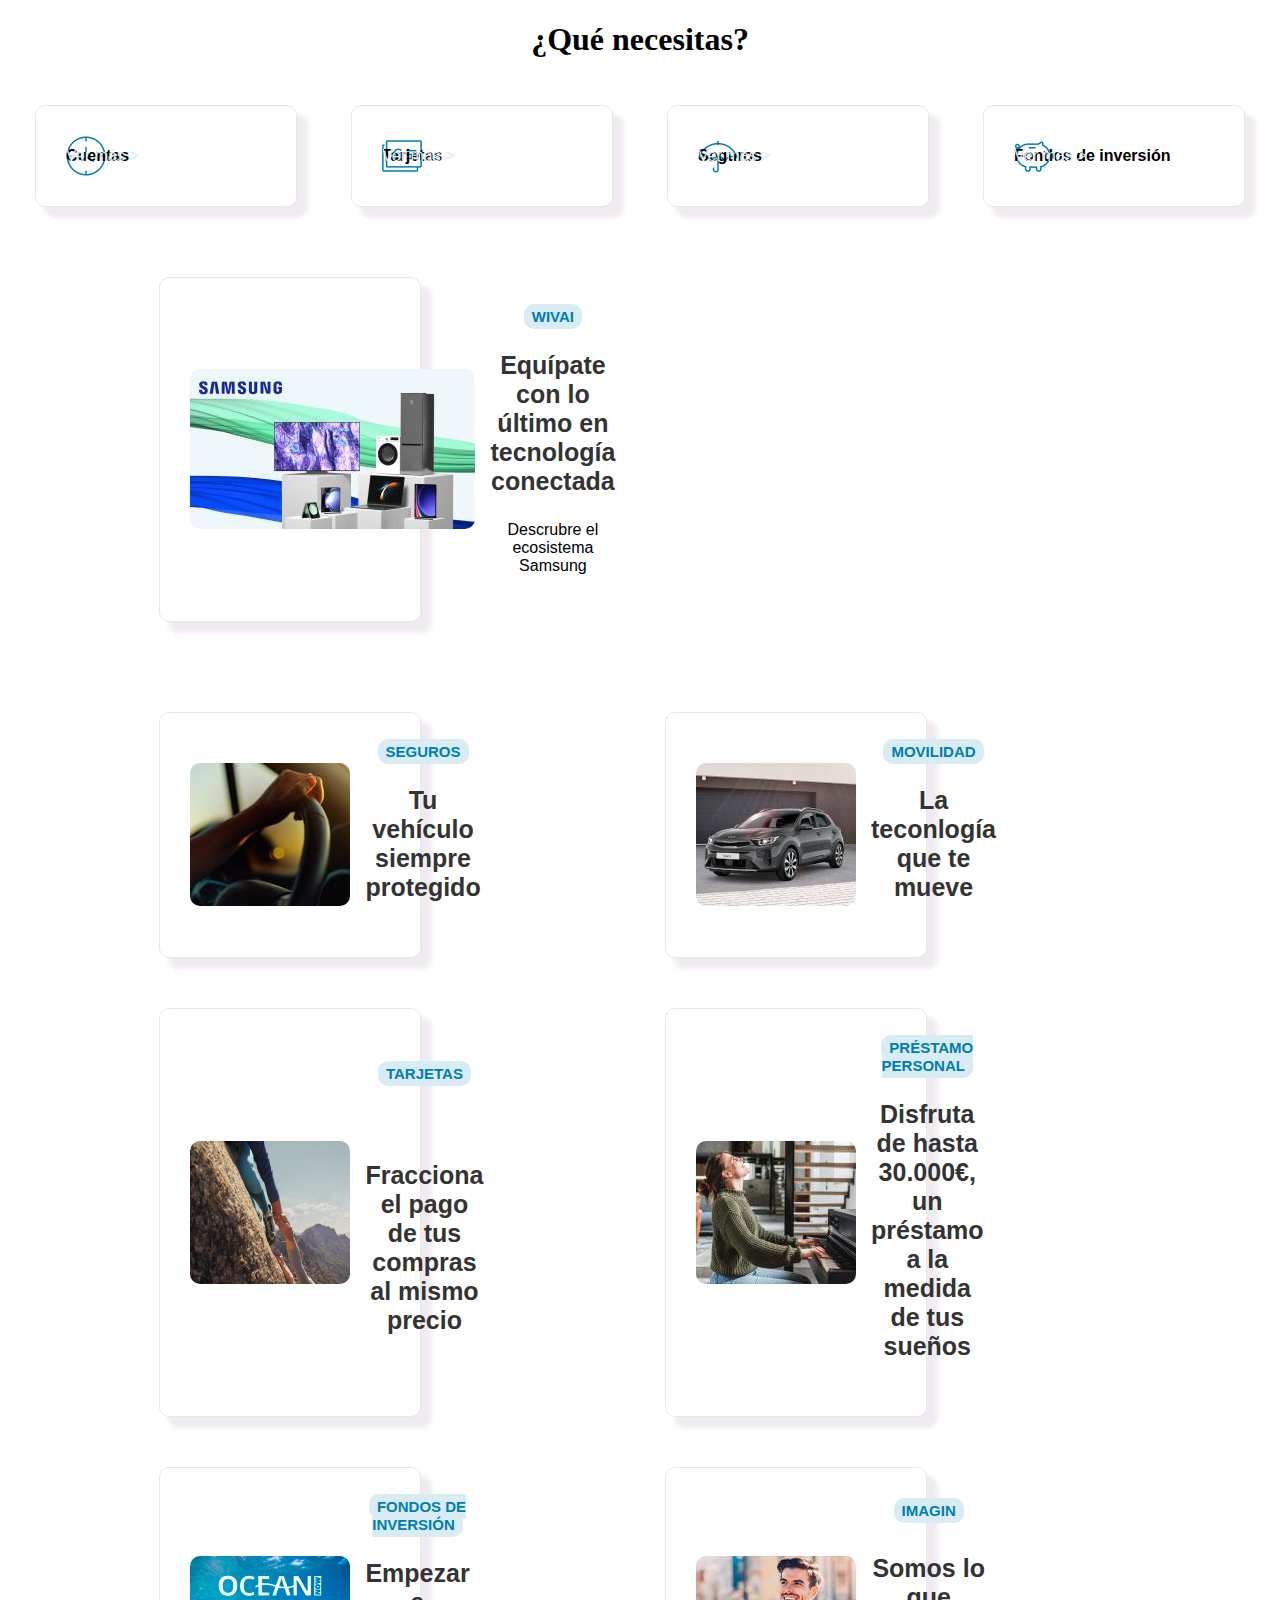
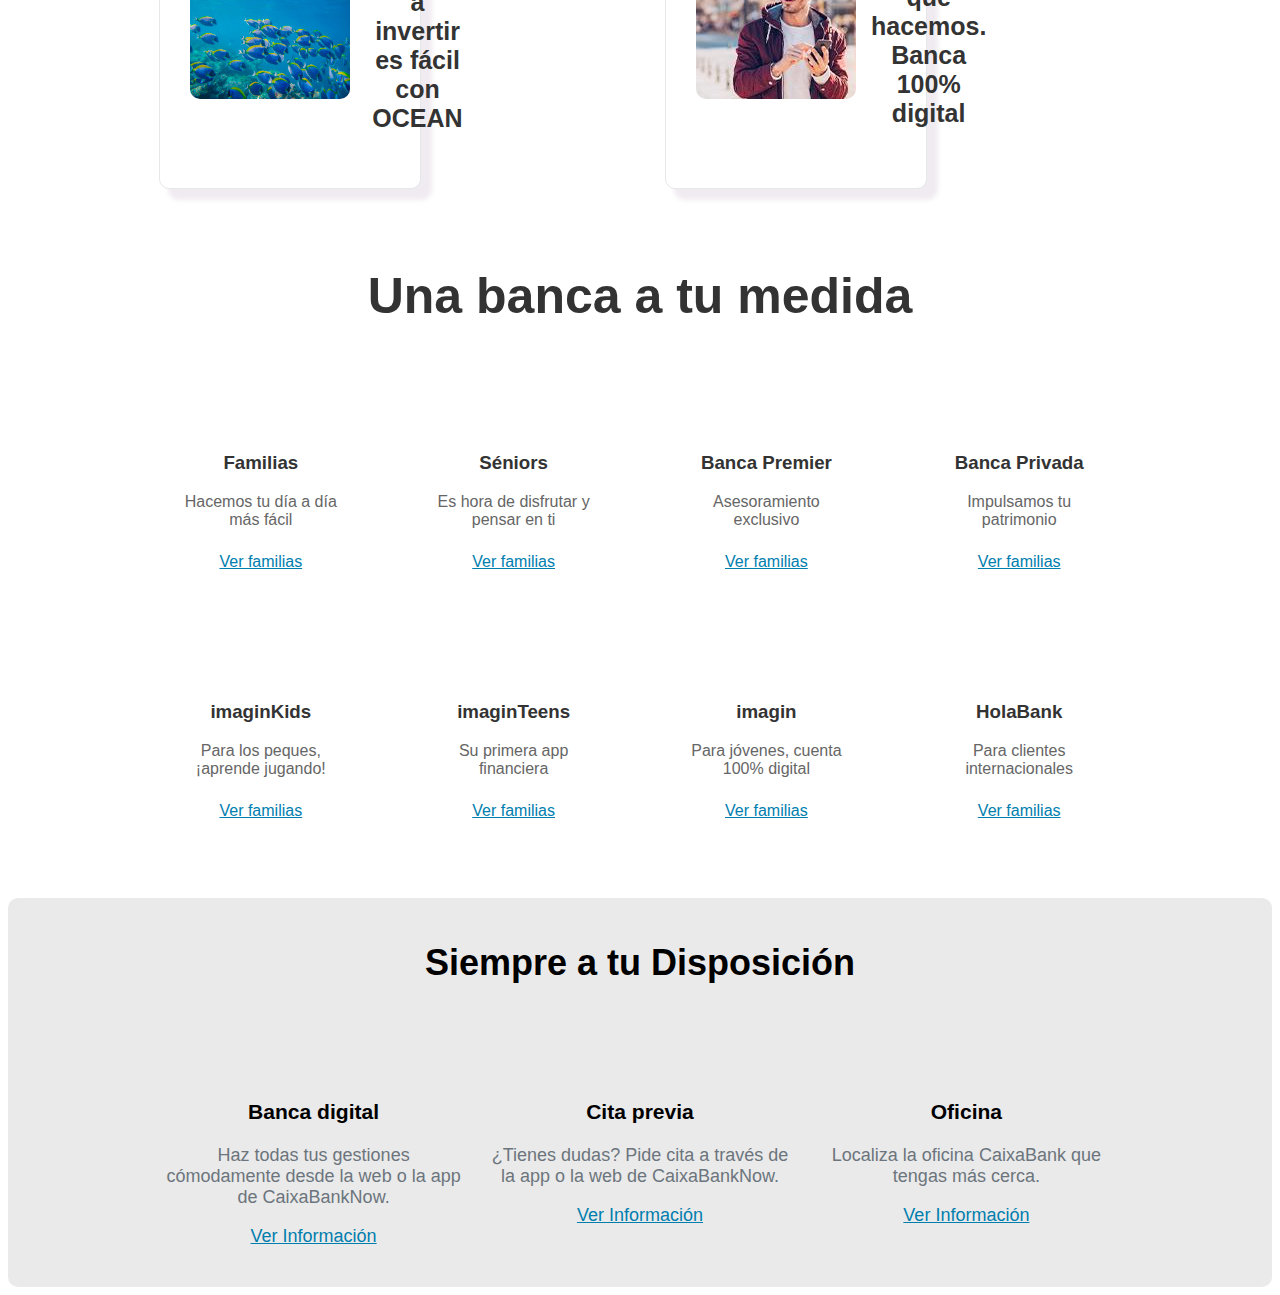
==== html/index.html @ 4ebc4200 "develop a medias" ====
<!DOCTYPE html>
<html lang="en">
<head>
    <meta charset="UTF-8">
    <meta name="viewport" content="width=device-width, initial-scale=1.0">
    <link rel="stylesheet" href="../css/layout1.css">
    <link rel="stylesheet" href="../css/cards.css">
    <link rel="stylesheet" href="../css/images.css">
    <link rel="stylesheet" href="../css/styleCaixaBank.css">
    <title>Layout1</title>
</head>
<body>
    <div class="l-title">
        <h1>¿Qué necesitas?</h1>
    </div>
    <section class="l-section">
        <div class="c-card">
            <img class="c-card__image" src="../img/reloj.png">
            <div class="c-card__title">Cuentas</div>
            <div class="c-card__ref">Ver más ></div>
        </div>
        <div class="c-card">
            <img class="c-card__image" src="../img/billete.png">
            <div class="c-card__title">Tarjetas</div>
            <div class="c-card__ref">Ver más ></div>
        </div>
        <div class="c-card">
            <img class="c-card__image" src="../img/paraguas.png">
            <div class="c-card__title">Seguros</div>
            <div class="c-card__ref">Ver más ></div>
        </div>
        <div class="c-card">
            <img class="c-card__image" src="../img/hucha.png">
            <div class="c-card__title">Fondos de inversión</div>
            <div class="c-card__ref">Ver más ></div>
        </div>
    </section>

    <section>
        <div class="l-columns l-columns--1">
            <div class="c-card">
                <img src="/img/wivai.jpg" class="c-card__img c-card__img--lower">
                <div class="c-card__upper">
                    <span class="c-badge">WIVAI</span>
                </div>
                <div class="c-card__lower">
                    <p class="c-title">Equípate con lo último en tecnología conectada</p>
                    <p>Descrubre el ecosistema Samsung</p>
                </div>
            </div>
        </div>
        <div class="l-columns l-columns--2">
            <div class="c-card">
                <img src="/img/seguros.jpg" class="c-card__img">
                <div class="c-card__upper">
                    <span class="c-badge">SEGUROS</span>
                </div>
                <div class="c-card__lower">
                    <p class="c-title">Tu vehículo siempre protegido</p>
                </div>
            </div>
            <div class="c-card">
                <img src="/img/movilidad.jpg" class="c-card__img">
                <div class="c-card__upper">
                    <span class="c-badge">MOVILIDAD</span>
                </div>
                <div class="c-card__lower">
                    <p class="c-title">La teconlogía que te mueve</p>
                </div> 
            </div>
            <div class="c-card">
                <img src="/img/tarjetas.png" class="c-card__img">
                <div class="c-card__upper">
                    <span class="c-badge">TARJETAS</span>
                </div>
                <div class="c-card__lower">
                    <p class="c-title">Fracciona el pago de tus compras al mismo precio</p>
                </div>
            </div>
            <div class="c-card">
                <img src="/img/prestamos-personal.jpg" class="c-card__img">
                <div class="c-card__upper">
                    <span class="c-badge">PRÉSTAMO PERSONAL</span>
                </div>
                <div class="c-card__lower">
                    <p class="c-title">Disfruta de hasta 30.000€, un préstamo a la medida de tus sueños</p>
                </div>
            </div>
            <div class="c-card">
                <img src="/img/fondos-inversion.jpg" class="c-card__img">
                <div class="c-card__upper">
                    <span class="c-badge">FONDOS DE INVERSIÓN</span>
                </div>
                <div class="c-card__lower">
                    <p class="c-title">Empezar a invertir es fácil con OCEAN</p>
                </div>
            </div>
            <div class="c-card">
                <img src="/img/imagin.jpg" class="c-card__img">
                <div class="c-card__upper">
                    <span class="c-badge">IMAGIN</span>
                </div>
                <div class="c-card__lower">
                    <p class="c-title">Somos lo que hacemos. Banca 100% digital</p>
                </div>
            </div>
        </div>
    </section>

    <section>
        <div class="c-title"><h1>Una banca a tu medida</h1></div>
        <div class="l-columns l-columns--4">
    
        <div class="c-card-circled">
            <img class="c-card-circled__imagen" src="https://www.caixabank.es/deployedfiles/particulares/Estaticos/Imagenes/Home/Amedida_Desktop_08.png"alt=""/>
            <h3 class="c-card-circled__title">Familias</h3>
            <p class="c-card-circled__desc">Hacemos tu día a día más fácil</p>
            <a class="c-card-circled__link" href="">Ver familias</a>
        </div>

        <div class="c-card-circled">
            <img class="c-card-circled__imagen" src="https://www.caixabank.es/deployedfiles/particulares/Estaticos/Imagenes/Home/Amedida_Desktop_05.png"alt=""/>
            <h3 class="c-card-circled__title">Séniors</h3>
            <p class="c-card-circled__desc">Es hora de disfrutar y pensar en ti</p>
            <a class="c-card-circled__link" href="">Ver familias</a>
        </div>

        <div class="c-card-circled">
            <img class="c-card-circled__imagen" src="https://www.caixabank.es/deployedfiles/particulares/Estaticos/Imagenes/Home/bancapremier3_160.png"alt=""/>
            <h3 class="c-card-circled__title">Banca Premier</h3>
            <p class="c-card-circled__desc">Asesoramiento exclusivo</p>
            <a class="c-card-circled__link" href="">Ver familias</a>
        </div>

        <div class="c-card-circled">
            <img class="c-card-circled__imagen" src="https://www.caixabank.es/deployedfiles/particulares/Estaticos/Imagenes/Home/bancaprivada2_160.png"alt=""/>
            <h3 class="c-card-circled__title">Banca Privada</h3>
            <p class="c-card-circled__desc">Impulsamos tu patrimonio</p>
            <a class="c-card-circled__link" href="">Ver familias</a>
        </div>

        <div class="c-card-circled">
            <img class="c-card-circled__imagen" src="https://www.caixabank.es/deployedfiles/particulares/Estaticos/Imagenes/Home/Amedida_Desktop_07.png"alt=""/>
            <h3 class="c-card-circled__title">imaginKids</h3>
            <p class="c-card-circled__desc">Para los peques, ¡aprende jugando!</p>
            <a class="c-card-circled__link" href="">Ver familias</a>
        </div>

        <div class="c-card-circled">
            <img class="c-card-circled__imagen" src="https://www.caixabank.es/deployedfiles/particulares/Estaticos/Imagenes/Home/bancapremier3_160.png"alt=""/>
            <h3 class="c-card-circled__title">imaginTeens</h3>
            <p class="c-card-circled__desc">Su primera app financiera</p>
            <a class="c-card-circled__link" href="">Ver familias</a>
        </div>

        <div class="c-card-circled">
            <img class="c-card-circled__imagen" src="https://www.caixabank.es/deployedfiles/particulares/Estaticos/Imagenes/Home/Amedida_Desktop_06.png"alt=""/>
            <h3 class="c-card-circled__title">imagin</h3>
            <p class="c-card-circled__desc">Para jóvenes, cuenta 100% digital</p>
            <a class="c-card-circled__link" href="">Ver familias</a>
        </div>

        <div class="c-card-circled">
            <img class="c-card-circled__imagen" src="https://www.caixabank.es/deployedfiles/particulares/Estaticos/Imagenes/Home/Amedida_Desktop_01.png"alt=""/>
            <h3 class="c-card-circled__title">HolaBank</h3>
            <p class="c-card-circled__desc">Para clientes internacionales</p>
            <a class="c-card-circled__link" href="">Ver familias</a>
        </div>
        </div>
    </section>

    <section class="c-section">
        <h1 class="c-titulo">Siempre a tu Disposición</h1>

        <div class="l-columns l-columns--3">

            <div class="c-card-icons">
                <img class="c-card-icons__image"src="https://www.caixabank.es/deployedfiles/particulares/Estaticos/Imagenes/Home/Ventajasatudisposicion.png" alt="">
                <h3 class="c-card-icons__title">Banca digital</h3>
                <p class="c-card-icons__text">Haz todas tus gestiones cómodamente desde la web o la app de CaixaBankNow.</p>
                <a class="c-card-icons__link" href="">Ver Información</a>
            </div>
            <div class="c-card-icons">
                <img class="c-card-icons__image" src="https://www.caixabank.es/deployedfiles/particulares/Estaticos/Imagenes/Home/Ventajasatudisposicion.png" alt="">
                <h3 class="c-card-icons__title">Cita previa</h3>
                <p class="c-card-icons__text">¿Tienes dudas? Pide cita a través de la app o la web de CaixaBankNow. </p>
                <a class="c-card-icons__link" href="">Ver Información</a>
            </div>
            <div class="c-card-icons">
                <img class="c-card-icons__image" src="https://www.caixabank.es/deployedfiles/particulares/Estaticos/Imagenes/Home/Ventajasatudisposicion.png" alt="">
                <h3 class="c-card-icons__title">Oficina</h3>
                <p class="c-card-icons__text">Localiza la oficina CaixaBank que tengas más cerca.</p>
                <a class="c-card-icons__link" href="">Ver Información</a>
            </div>
        </div>
    </section>

</body>
</html>
---- css/layout1.css ----
:root{
    --color-primary: #1b7ead;
    --color-dark: #212529ff;
    --color-light: #ffffff;
    --color-border: #E5E7E9;
    --color-border__shadow: #D7DBDD;
}

.l-title{
    text-align: center;
}

.l-section{
    display: flex;
    flex-direction: row;
    justify-content: space-around;
    width: 100%;
}

.c-card{
    font-family: Arial, Helvetica, sans-serif;
    border: 1px solid var(--color-border);
    border-radius: 10px;
    display: grid;
    grid-template-areas: 
        "image title"
        "image ref";    
    
    width: 200px;
    align-items: center;
    align-content: stretch;
    justify-content: start;
    padding: 10px;
    transition: box-shadow 0.3s;
}

.c-card:hover{
    box-shadow: 0 3px 10px rgba(0, 0, 0, 0.3);
}

.c-card__image{
    grid-area: image;
    margin-right: 10px;
}

.c-card__title {
    font-weight: bold;
    grid-area: title;
}

.c-card__ref{
    color: var(--color-primary);
    grid-area: ref;
}
---- css/cards.css ----
:root{
    --color-primary: #D9ECF3;
    --color-secundary: #007EAE;
    --color-border: #e5e7e9;

    --color-white: #ffffff;
}

.l-columns{
    display: grid;
    padding:  20px;
}

.l-columns--2{
    grid-template-columns: repeat(2,1fr);
}

.c-card{
    --c-card-back-ground-color:var(--color-white);

    border-radius: 10px;
    border-width: 1px;
    border: 1px solid var(--color-border);
    margin: 25px;
    padding: 30px;

    display: grid;
    grid-template-areas:
        "izquierda derecha-arriba"
        "izquierda derecha-abajo";
    grid-template-columns: min-content auto;

    background-color: var(--c-card-back-ground-color);

    -webkit-box-shadow: 10px 10px 5px 1px rgba(240,235,240,1);
    -moz-box-shadow: 10px 10px 5px 1px rgba(240,235,240,1);
    box-shadow: 10px 10px 5px 1px rgba(240,235,240,1);
    transition: box-shadow 0.3s;
}

.c-card:hover{
    box-shadow: 0 0 10px rgba(0,0,0,0.3);
}

.c-card__img{
    grid-area: izquierda;
    border-radius: 10px;
    margin-right: 15px;

    width:"175px";
    height:"175px";
}

.c-card__img--large{
    width: 300px;
}

.c-card__upper{
    grid-area: derecha-arriba;
}

.c-badge{
    --c-badges-back-ground-color: var(--color-primary);
    --c-badges-color-color: var(--color-secundary);

    font-family: sans-serif;
    font-weight: bold;
    font-size: 15px;
    padding: 4px 8px 4px 8px;

    border-radius: 10px;
    border-width: 1px;
    
    background-color: var(--c-badges-back-ground-color);
    color: var(--c-badges-color-color);
}

.c-card__lower{
    grid-area: derecha-abajo;
}

.c-title{
    font-family: sans-serif;
    font-weight: bold;
    font-size: 15px;
}
---- css/images.css ----
:root{
    --color-fondo:rgb(223, 223, 223);
    --title-size:25px;
    --title-color: #333;
    --desc-color:#666;
}

.c-title{
    text-align: center;
    font-size: var(--title-size);
    color: var(--title-color);
    font-family: 'OpenSans', Arial, serif;
}

.l-columns{
    display: grid;
    text-align: center;
}

.l-columns--4{
    grid-template-columns: repeat(4, 1fr);
    margin-bottom: 50px;
    margin-left: 250px;
    margin-right: 250px;
}

.c-card-circled{
    padding: 50px;
    font-family: 'OpenSans', Arial, serif;
}
.c-card-circled__imagen{

}

.c-card-circled__title{
    margin-top: 5px;
    color: var(--title-color);
}
.c-card-circled__desc{
    color: var(--desc-color);
}
.c-card-circled__link{
    color: #007EAE;
    line-height: 2.1rem;
    margin-top: 1.6rem;
    text-decoration: underline;
}
---- css/styleCaixaBank.css ----
:root{
    --color-normal:rgb(234, 234, 234);
    --color-gris:#6c757d;
    --color-link:#007eae;
}


.c-section{
    background-color: var(--color-normal);
    padding: 20px;
    border-radius: 10px;
}

.c-titulo{
    font-family: sans-serif;
    text-align: center; 
    font-size: 36px;
}

.l-columns{
    display: grid;
    max-width: 80%;
    margin: auto;

}

.l-columns--3{
    grid-template-columns: repeat(3, 1fr);
}

.c-card-icons{
    margin-top: 30px;
    font-family: sans-serif;
    text-align: center;
    font-size: 18px;
    padding: 0 10px;
    max-width: 350px;
    
}

/*.c-card-icons__image{}*/

.c-card-icons__title{
    font-weight: bold;
}

.c-card-icons__text{
    color:var(--color-gris);
}

.c-card-icons__link{
    color:var(--color-link);
}
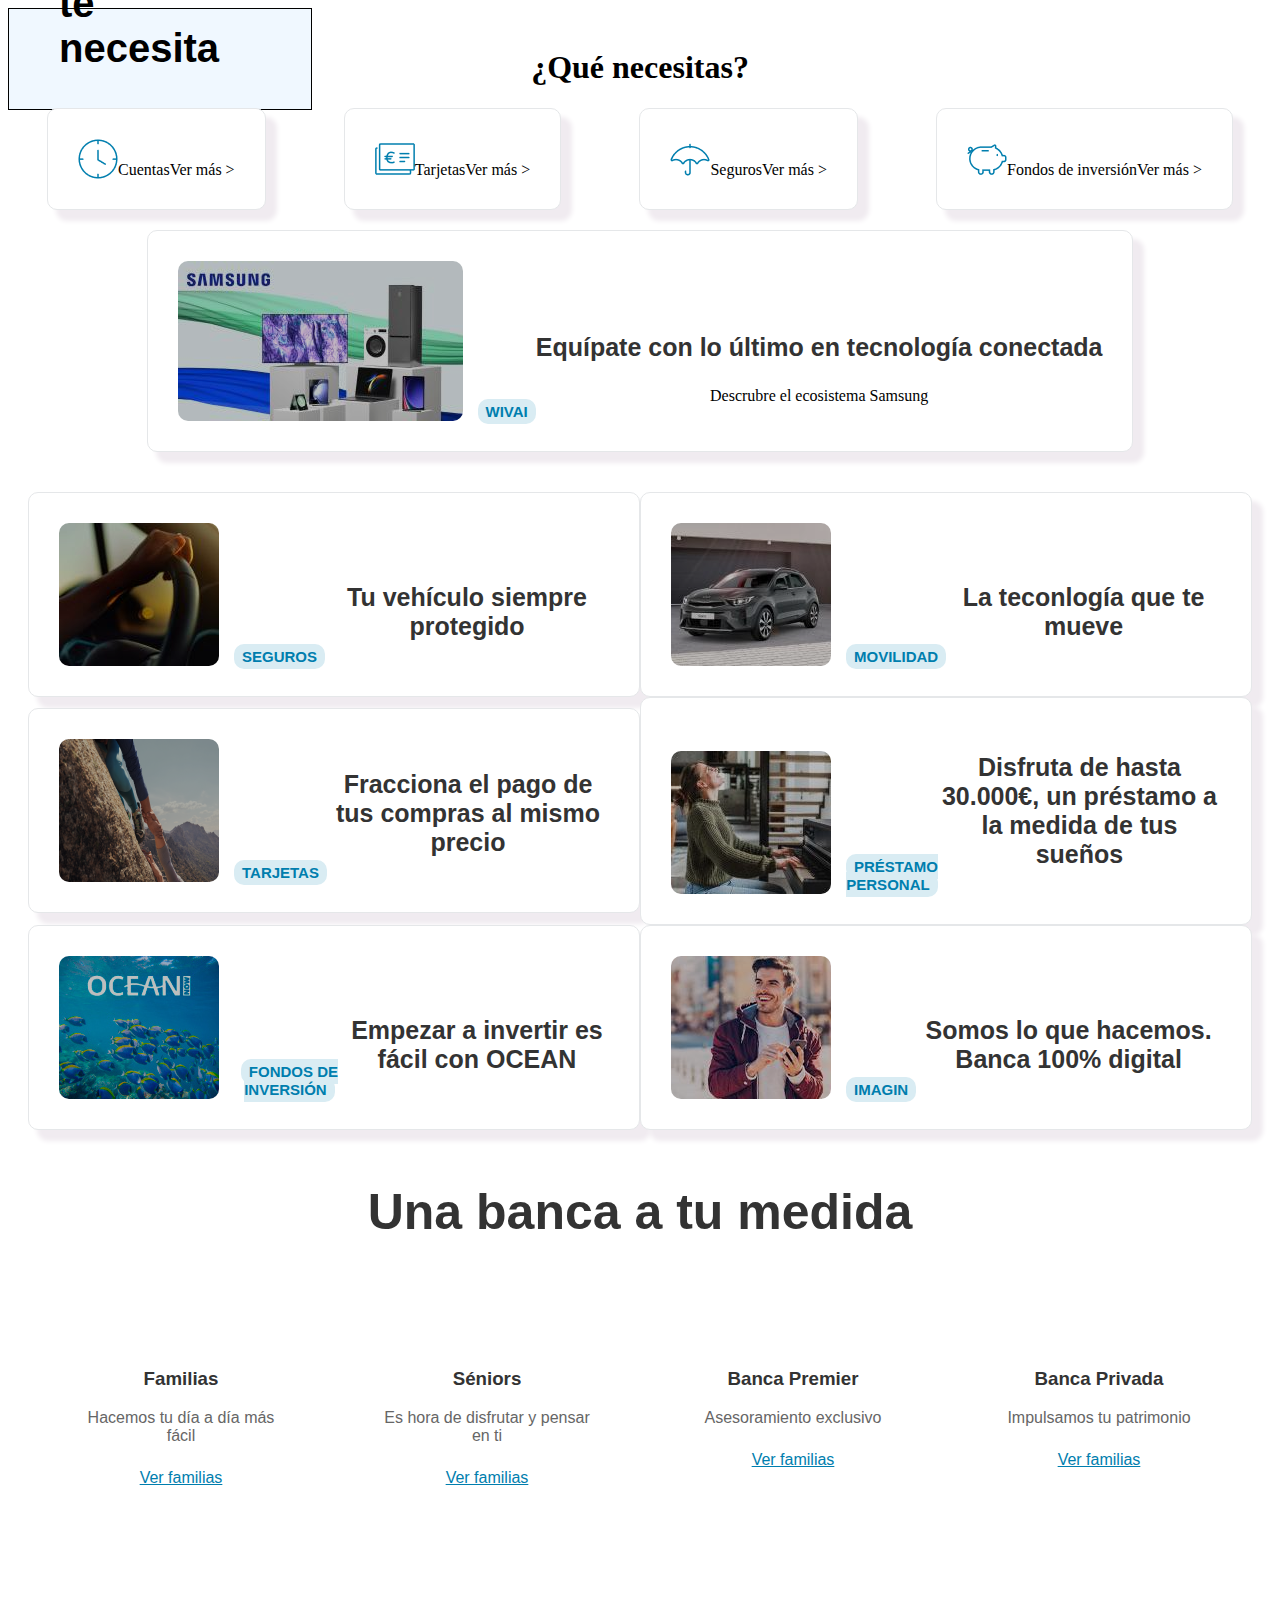
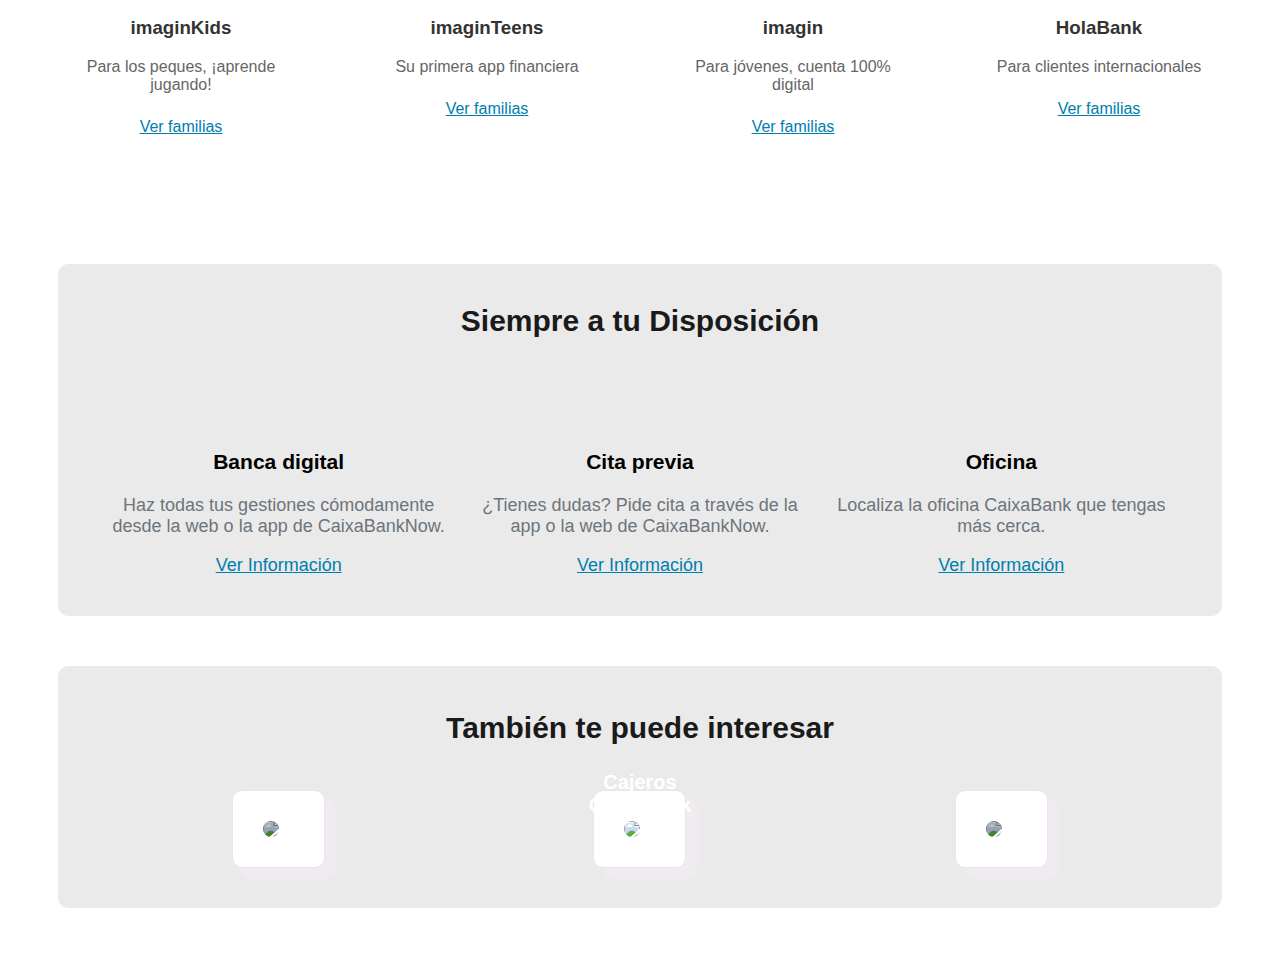
==== commit 7d58f122: "edit" ====
--- a/html/index.html
+++ b/html/index.html
@@ -7,9 +7,28 @@
     <link rel="stylesheet" href="../css/cards.css">
     <link rel="stylesheet" href="../css/images.css">
     <link rel="stylesheet" href="../css/styleCaixaBank.css">
+    <link rel="stylesheet" href="../css/estilos.css">
+    <link rel="stylesheet" href="../css/slide1.css">
     <title>Layout1</title>
 </head>
 <body>
+    <section>
+        <div class="l-slider1">
+            
+    
+            <div class="c-image-slider1">
+                <img class="c-slider-fotos" src="img/fotoPrincipal.jpg">
+            
+    
+                <div class="c-text-image">
+                    <h1 class="c-text-image--titulo">Marruecos te necesita</h1>
+                    <p class="c-text-image--subtitulo">Con tu ayuda, podrás ayudar a miles de personas</p>
+                    <button class="c-boton-donativo"><a href="">Realizar donativo</a></button>
+                </div>
+            </div>
+        </div>
+    </section>
+    
     <div class="l-title">
         <h1>¿Qué necesitas?</h1>
     </div>
@@ -195,5 +214,33 @@
         </div>
     </section>
 
+
+    <section class="c-section">
+        <div class="l-lading-slider2">
+          <h2 class="c-titulo">También te puede interesar</h2>
+    
+          <div class="l-columns l-columns-3">
+    
+            <div class="c-card">
+              <img class="c-card__img"src="https://www.caixabank.es/deployedfiles/particulares/Estaticos/Imagenes/Home/frame_nosotros.jpg"/>
+              <p class="c-card__texto">Nosotros</p>
+            </div>
+    
+           <div class="c-card">
+            <img class="c-card__img c-card__img--destacada" src="https://www.caixabank.es/deployedfiles/particulares/Estaticos/Imagenes/Home/Post_Desktop_02_sin_Mascara.jpg" />
+            <p class="c-card__texto">Cajeros CaixaBank</p>
+           </div>
+            
+           <div class="c-card">
+            <img class="c-card__img" src="https://www.caixabank.es/deployedfiles/particulares/Estaticos/Imagenes/Home/GAVI_3.jpg"/>
+            <p class="c-card__texto">GABI</p>
+           </div>
+    
+          </div>
+    
+        </div>
+       
+      </section>
+
 </body>
 </html>--- a/css/layout1.css
+++ b/css/layout1.css
@@ -17,7 +17,7 @@
     width: 100%;
 }
 
-.c-card{
+.c-board{
     font-family: Arial, Helvetica, sans-serif;
     border: 1px solid var(--color-border);
     border-radius: 10px;
@@ -34,21 +34,21 @@
     transition: box-shadow 0.3s;
 }
 
-.c-card:hover{
+.c-board:hover{
     box-shadow: 0 3px 10px rgba(0, 0, 0, 0.3);
 }
 
-.c-card__image{
+.c-board__image{
     grid-area: image;
     margin-right: 10px;
 }
 
-.c-card__title {
+.c-board__title {
     font-weight: bold;
     grid-area: title;
 }
 
-.c-card__ref{
+.c-board__ref{
     color: var(--color-primary);
     grid-area: ref;
 }
--- a/css/estilos.css
+++ b/css/estilos.css
@@ -0,0 +1,85 @@
+@charset "utf-8";
+
+
+.c-section {
+    font-family: "OpenSans-Bold", Arial, sans-serif;
+    margin: 50px;
+    padding: auto;
+}
+
+.l-columns{
+    display: grid;
+    max-width: 100%;
+}
+
+.l-columns-3{
+    grid-template-columns: repeat(3,1fr);
+}
+
+.c-card{
+    margin: auto;
+    position: relative;
+    display: flex;
+    justify-content: center;
+    align-items: end;
+}
+
+.c-card__img{
+    max-width: 400px;
+    filter: brightness(75%);    
+}
+
+.c-card__img--destacada{
+    max-width: 480px;
+    filter:none;
+}
+
+.c-titulo{
+    color: #1a1a1a;
+    font-size: 30px;
+    text-align: center;
+}
+
+.c-card__texto{
+    position: absolute;
+    color: white;
+    font-weight: bold;
+    font-size: 20px;   
+    z-index: 1; 
+}
+
+/* .l-columns {
+    max-width: 100%;
+    background: transparent;
+    vertical-align: baseline;
+    font-family: "OpenSans-Bold", Arial, sans-serif;
+}
+
+.c-card-title {
+    color: #1a1a1a;
+    font-size: 30px;
+    text-align: center;
+}
+
+.c-card-img {
+    display: flex;
+    margin: 10px;
+    transition: all 0.5s ease;
+}
+
+
+ .c-card__img--central:hover {
+    transform: scale(1.1);
+} 
+
+.c-card-img--lateral {
+    padding: 20px;
+    flex: 2;
+    width:400px;
+    height:300px;
+    filter: brightness(80%); 
+}
+
+.c-card-img--lateral:hover {
+    filter: brightness(100%); 
+} */--- a/css/slide1.css
+++ b/css/slide1.css
@@ -0,0 +1,63 @@
+
+.l-slider1{
+display: flex;
+flex-direction:row;
+height: fit-content;
+}
+
+
+
+
+.c-image-slider1{
+    position: relative;
+    cursor: pointer;
+    
+}
+
+
+
+.c-text-image{
+    border-width: 1px;
+    padding: 50px;
+    border-style: solid;
+    font-family: 'Lucida Sans', 'Lucida Sans Regular', 'Lucida Grande', 'Lucida Sans Unicode', Geneva, Verdana, sans-serif;
+    background-color: aliceblue;
+    
+    cursor: pointer;
+    position: absolute;
+
+    display: flex;
+    flex-direction: column;
+    justify-content: center;
+    align-items: center;
+
+    top: 0;
+    bottom: 0;
+    
+    
+    }
+
+   
+.c-text-image--titulo{
+    font-size: 40px;
+}
+
+.c-text-image--subtitulo{
+    font-size: 15px;
+    color: gray;
+}
+
+.c-boton-donativo{
+    border-radius: 50px;
+    border: none;
+    background-color: rgb(37, 99, 191);
+    color: aliceblue;
+    font-size: 16px;
+    padding: 15px;
+    padding-left: 20px;
+    padding-right: 20px;
+
+
+
+}
+
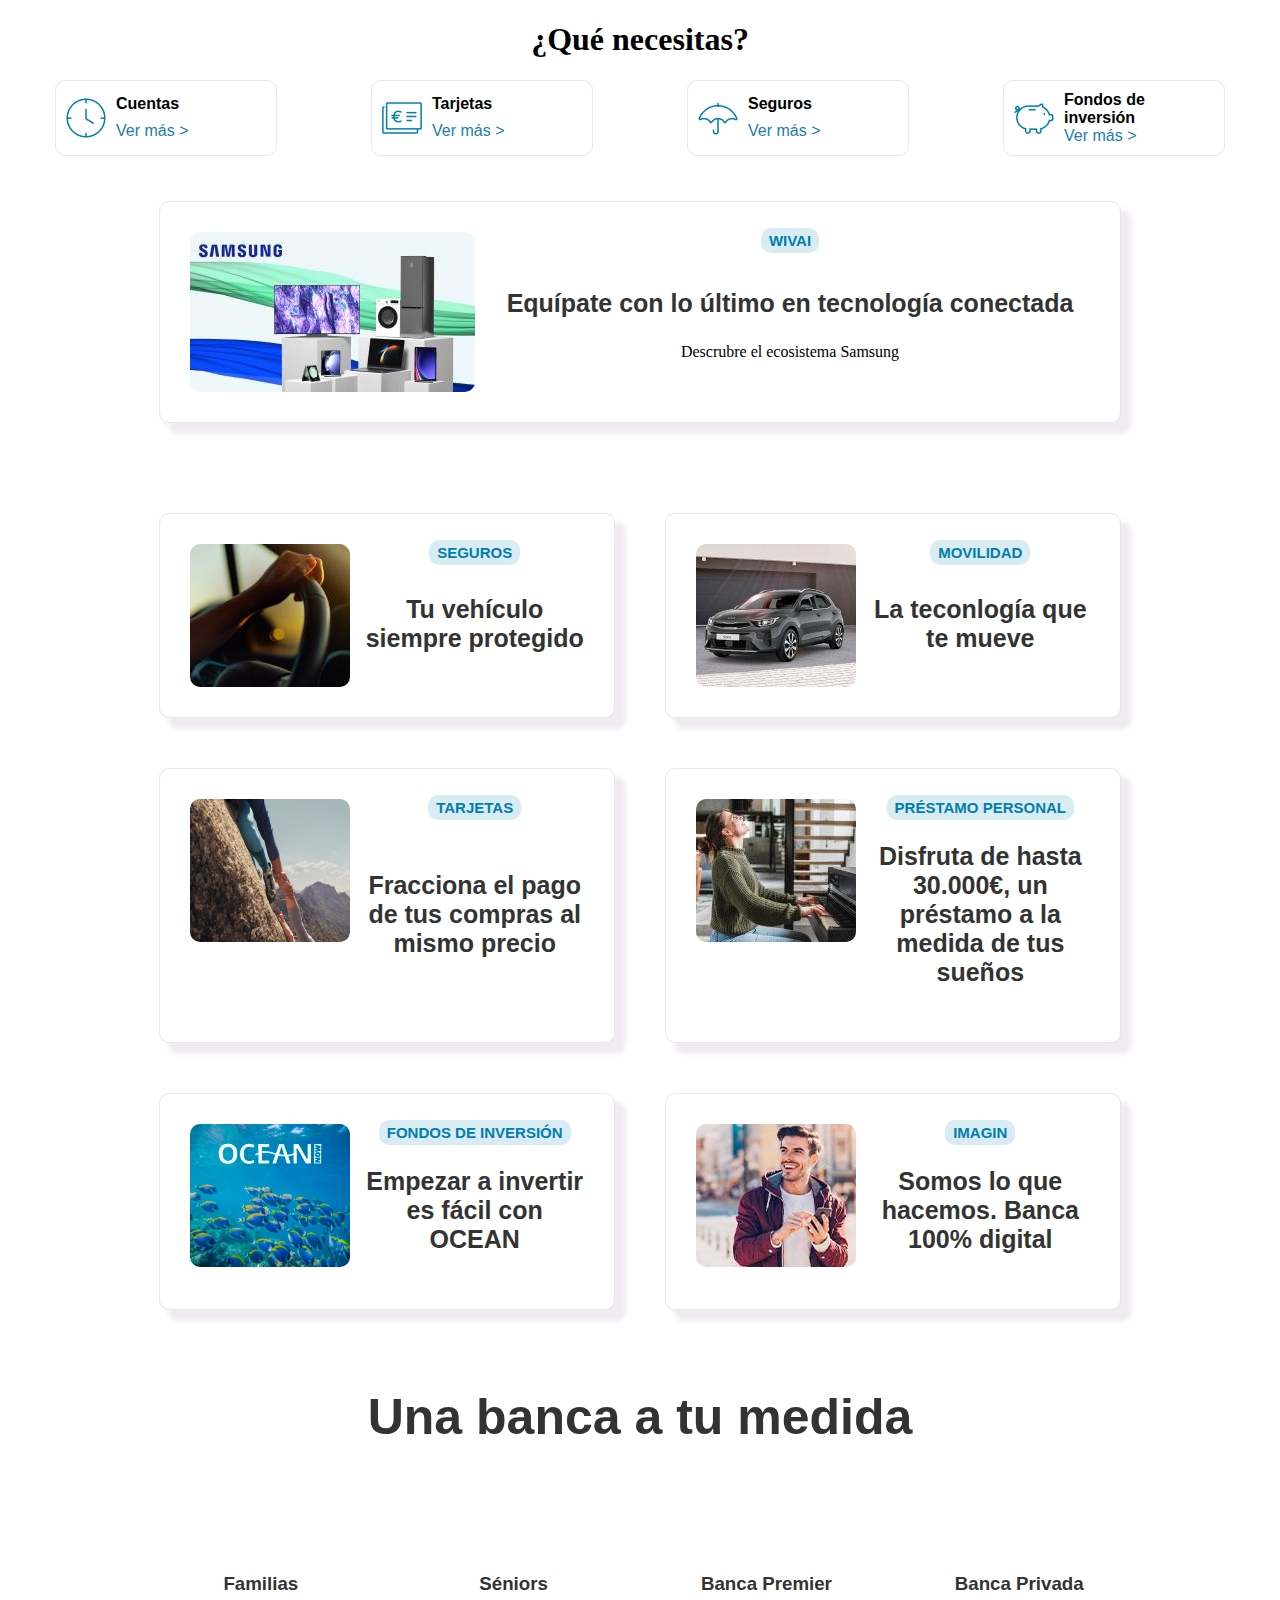
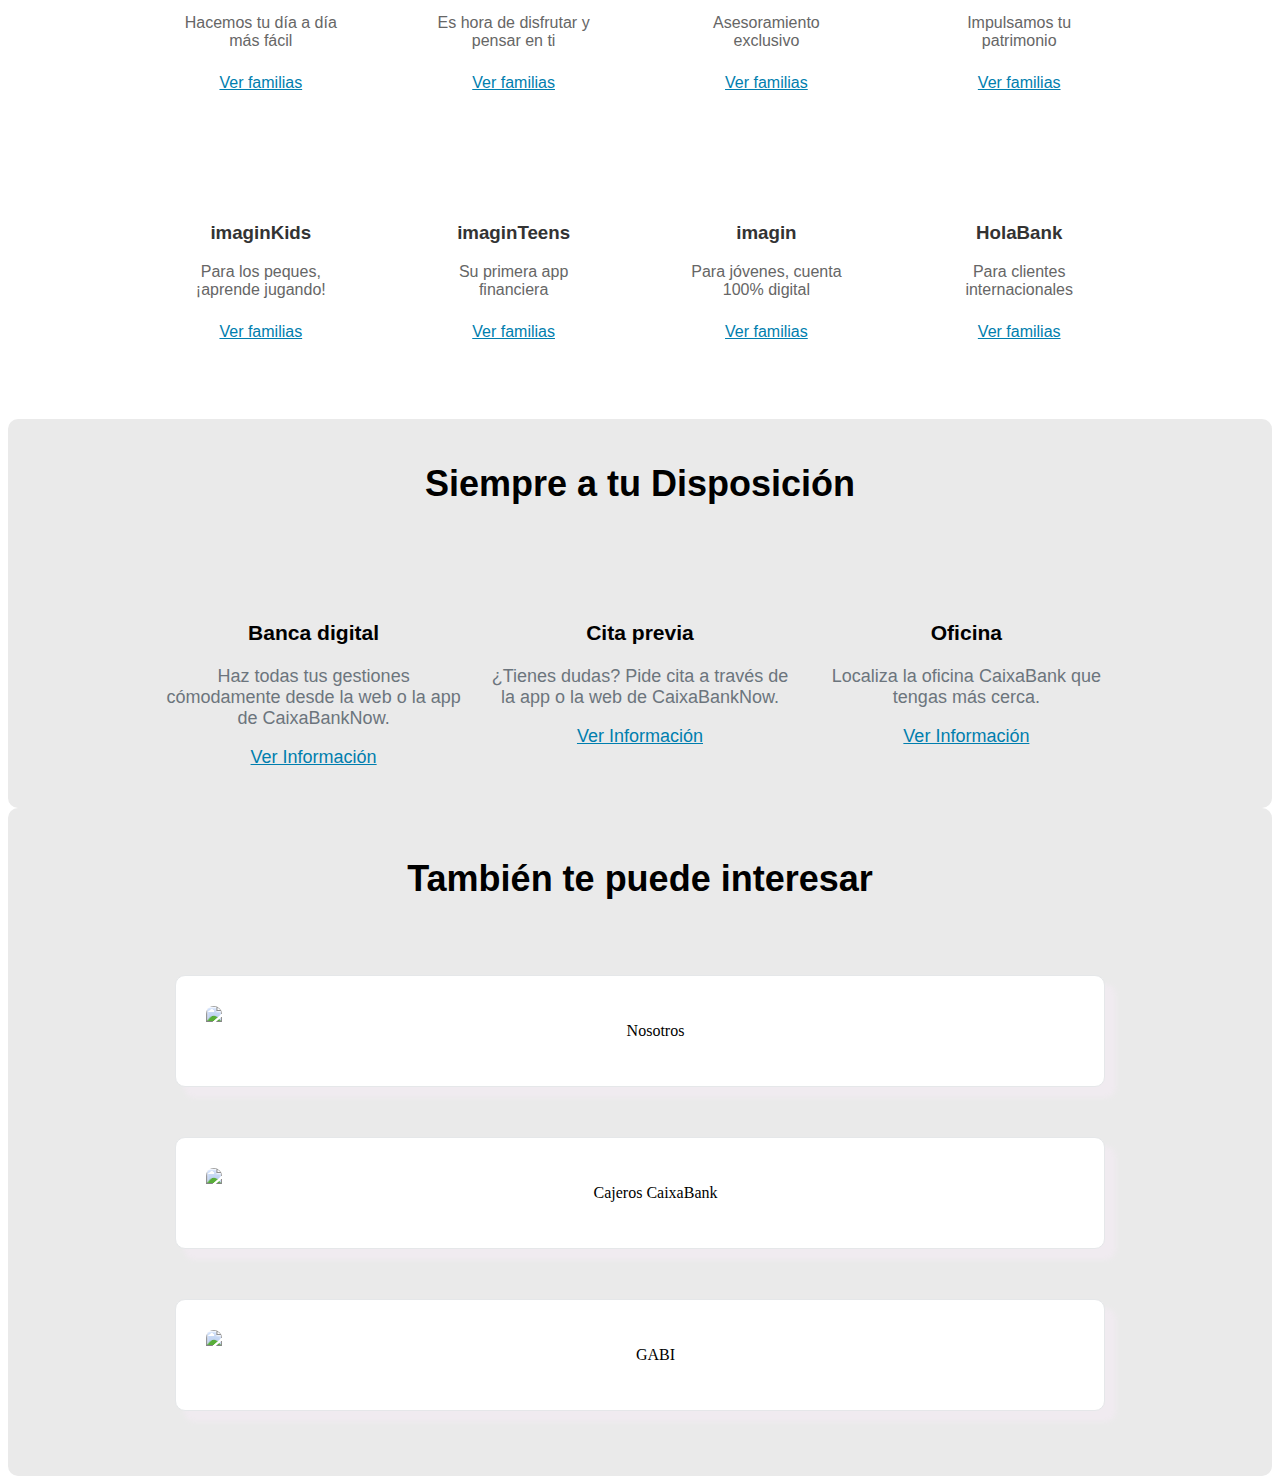
==== commit 7c291c95: "Juntando css" ====
--- a/html/index.html
+++ b/html/index.html
@@ -3,16 +3,11 @@
 <head>
     <meta charset="UTF-8">
     <meta name="viewport" content="width=device-width, initial-scale=1.0">
-    <link rel="stylesheet" href="../css/layout1.css">
-    <link rel="stylesheet" href="../css/cards.css">
-    <link rel="stylesheet" href="../css/images.css">
-    <link rel="stylesheet" href="../css/styleCaixaBank.css">
-    <link rel="stylesheet" href="../css/estilos.css">
-    <link rel="stylesheet" href="../css/slide1.css">
+    <link rel="stylesheet" href="../css/index.css">
     <title>Layout1</title>
 </head>
 <body>
-    <section>
+    <!-- <section>
         <div class="l-slider1">
             
     
@@ -27,31 +22,31 @@
                 </div>
             </div>
         </div>
-    </section>
+    </section> -->
     
     <div class="l-title">
         <h1>¿Qué necesitas?</h1>
     </div>
     <section class="l-section">
-        <div class="c-card">
-            <img class="c-card__image" src="../img/reloj.png">
-            <div class="c-card__title">Cuentas</div>
-            <div class="c-card__ref">Ver más ></div>
-        </div>
-        <div class="c-card">
-            <img class="c-card__image" src="../img/billete.png">
-            <div class="c-card__title">Tarjetas</div>
-            <div class="c-card__ref">Ver más ></div>
-        </div>
-        <div class="c-card">
-            <img class="c-card__image" src="../img/paraguas.png">
-            <div class="c-card__title">Seguros</div>
-            <div class="c-card__ref">Ver más ></div>
-        </div>
-        <div class="c-card">
-            <img class="c-card__image" src="../img/hucha.png">
-            <div class="c-card__title">Fondos de inversión</div>
-            <div class="c-card__ref">Ver más ></div>
+        <div class="c-board">
+            <img class="c-board__image" src="../img/reloj.png">
+            <div class="c-board__title">Cuentas</div>
+            <div class="c-board__ref">Ver más ></div>
+        </div>
+        <div class="c-board">
+            <img class="c-board__image" src="../img/billete.png">
+            <div class="c-board__title">Tarjetas</div>
+            <div class="c-board__ref">Ver más ></div>
+        </div>
+        <div class="c-board">
+            <img class="c-board__image" src="../img/paraguas.png">
+            <div class="c-board__title">Seguros</div>
+            <div class="c-board__ref">Ver más ></div>
+        </div>
+        <div class="c-board">
+            <img class="c-board__image" src="../img/hucha.png">
+            <div class="c-board__title">Fondos de inversión</div>
+            <div class="c-board__ref">Ver más ></div>
         </div>
     </section>
 
--- a/css/index.css
+++ b/css/index.css
@@ -0,0 +1,313 @@
+:root{
+    --color-primary: #1b7ead;
+    --color-dark: #212529ff;
+    --color-light: #ffffff;
+    --color-border: #E5E7E9;
+    --color-border__shadow: #D7DBDD;
+    --color-primary-card: #D9ECF3;
+    --color-secundary: #007EAE;
+    --color-border: #e5e7e9;
+    --color-white: #ffffff;
+    --color-fondo:rgb(223, 223, 223);
+    --title-size:25px;
+    --title-color: #333;
+    --desc-color:#666;
+    --color-normal:rgb(234, 234, 234);
+    --color-gris:#6c757d;
+    --color-link:#007eae;
+}
+
+/**/
+
+.l-slider1{
+    display: flex;
+    flex-direction:row;
+    height: fit-content;
+    }
+    
+    
+    
+    
+    .c-image-slider1{
+        position: relative;
+        cursor: pointer;
+        
+    }
+    
+    
+    
+    .c-text-image{
+        border-width: 1px;
+        padding: 50px;
+        border-style: solid;
+        font-family: 'Lucida Sans', 'Lucida Sans Regular', 'Lucida Grande', 'Lucida Sans Unicode', Geneva, Verdana, sans-serif;
+        background-color: aliceblue;
+        
+        cursor: pointer;
+        position: absolute;
+    
+        display: flex;
+        flex-direction: column;
+        justify-content: center;
+        align-items: center;
+    
+        top: 0;
+        bottom: 0;
+        
+        
+        }
+    
+       
+    .c-text-image--titulo{
+        font-size: 40px;
+    }
+    
+    .c-text-image--subtitulo{
+        font-size: 15px;
+        color: gray;
+    }
+    
+    .c-boton-donativo{
+        border-radius: 50px;
+        border: none;
+        background-color: rgb(37, 99, 191);
+        color: aliceblue;
+        font-size: 16px;
+        padding: 15px;
+        padding-left: 20px;
+        padding-right: 20px;
+    
+    
+    
+    }
+
+    /*Jorge*/
+
+    .l-title{
+        text-align: center;
+    }
+    
+    .l-section{
+        display: flex;
+        flex-direction: row;
+        justify-content: space-around;
+        width: 100%;
+    }
+    
+    .c-board{
+        font-family: Arial, Helvetica, sans-serif;
+        border: 1px solid var(--color-border);
+        border-radius: 10px;
+        display: grid;
+        grid-template-areas: 
+            "image title"
+            "image ref";    
+        
+        width: 200px;
+        align-items: center;
+        align-content: stretch;
+        justify-content: start;
+        padding: 10px;
+        transition: box-shadow 0.3s;
+    }
+    
+    .c-board:hover{
+        box-shadow: 0 3px 10px rgba(0, 0, 0, 0.3);
+    }
+    
+    .c-board__image{
+        grid-area: image;
+        margin-right: 10px;
+    }
+    
+    .c-board__title {
+        font-weight: bold;
+        grid-area: title;
+    }
+    
+    .c-board__ref{
+        color: var(--color-primary);
+        grid-area: ref;
+    }
+
+
+    /*Sergi*/
+
+    .l-columns{
+        display: grid;
+        padding:  20px;
+    }
+    
+    .l-columns--2{
+        grid-template-columns: repeat(2,1fr);
+    }
+    
+    .c-card{
+        --c-card-back-ground-color:var(--color-white);
+    
+        border-radius: 10px;
+        border-width: 1px;
+        border: 1px solid var(--color-border);
+        margin: 25px;
+        padding: 30px;
+    
+        display: grid;
+        grid-template-areas:
+            "izquierda derecha-arriba"
+            "izquierda derecha-abajo";
+        grid-template-columns: min-content auto;
+    
+        background-color: var(--c-card-back-ground-color);
+    
+        -webkit-box-shadow: 10px 10px 5px 1px rgba(240,235,240,1);
+        -moz-box-shadow: 10px 10px 5px 1px rgba(240,235,240,1);
+        box-shadow: 10px 10px 5px 1px rgba(240,235,240,1);
+        transition: box-shadow 0.3s;
+    }
+    
+    .c-card:hover{
+        box-shadow: 0 0 10px rgba(0,0,0,0.3);
+    }
+    
+    .c-card__img{
+        grid-area: izquierda;
+        border-radius: 10px;
+        margin-right: 15px;
+    
+        width:"175px";
+        height:"175px";
+    }
+    
+    .c-card__img--large{
+        width: 300px;
+    }
+    
+    .c-card__upper{
+        grid-area: derecha-arriba;
+    }
+    
+    .c-badge{
+        --c-badges-back-ground-color: var(--color-primary-card);
+        --c-badges-color-color: var(--color-secundary);
+    
+        font-family: sans-serif;
+        font-weight: bold;
+        font-size: 15px;
+        padding: 4px 8px 4px 8px;
+    
+        border-radius: 10px;
+        border-width: 1px;
+        
+        background-color: var(--c-badges-back-ground-color);
+        color: var(--c-badges-color-color);
+    }
+    
+    .c-card__lower{
+        grid-area: derecha-abajo;
+    }
+    
+    .c-title{
+        font-family: sans-serif;
+        font-weight: bold;
+        font-size: 15px;
+    }
+
+
+    /*Carlos*/
+
+    .c-title{
+        text-align: center;
+        font-size: var(--title-size);
+        color: var(--title-color);
+        font-family: 'OpenSans', Arial, serif;
+    }
+    
+    .l-columns{
+        display: grid;
+        text-align: center;
+    }
+    
+    .l-columns--4{
+        grid-template-columns: repeat(4, 1fr);
+        margin-bottom: 50px;
+        margin-left: 250px;
+        margin-right: 250px;
+    }
+    
+    .c-card-circled{
+        padding: 50px;
+        font-family: 'OpenSans', Arial, serif;
+    }
+    .c-card-circled__imagen{
+    
+    }
+    
+    .c-card-circled__title{
+        margin-top: 5px;
+        color: var(--title-color);
+    }
+    .c-card-circled__desc{
+        color: var(--desc-color);
+    }
+    .c-card-circled__link{
+        color: var(--color-secundary);
+        line-height: 2.1rem;
+        margin-top: 1.6rem;
+        text-decoration: underline;
+    }
+
+
+    /*Joan*/
+
+    .c-section{
+        background-color: var(--color-normal);
+        padding: 20px;
+        border-radius: 10px;
+    }
+    
+    .c-titulo{
+        font-family: sans-serif;
+        text-align: center; 
+        font-size: 36px;
+    }
+    
+    .l-columns{
+        display: grid;
+        max-width: 80%;
+        margin: auto;
+    
+    }
+    
+    .l-columns--3{
+        grid-template-columns: repeat(3, 1fr);
+    }
+    
+    .c-card-icons{
+        margin-top: 30px;
+        font-family: sans-serif;
+        text-align: center;
+        font-size: 18px;
+        padding: 0 10px;
+        max-width: 350px;
+        
+    }
+    
+    /*.c-card-icons__image{}*/
+    
+    .c-card-icons__title{
+        font-weight: bold;
+    }
+    
+    .c-card-icons__text{
+        color:var(--color-gris);
+    }
+    
+    .c-card-icons__link{
+        color:var(--color-link);
+    }
+
+    /*Rafa*/
+
+    
+
+
